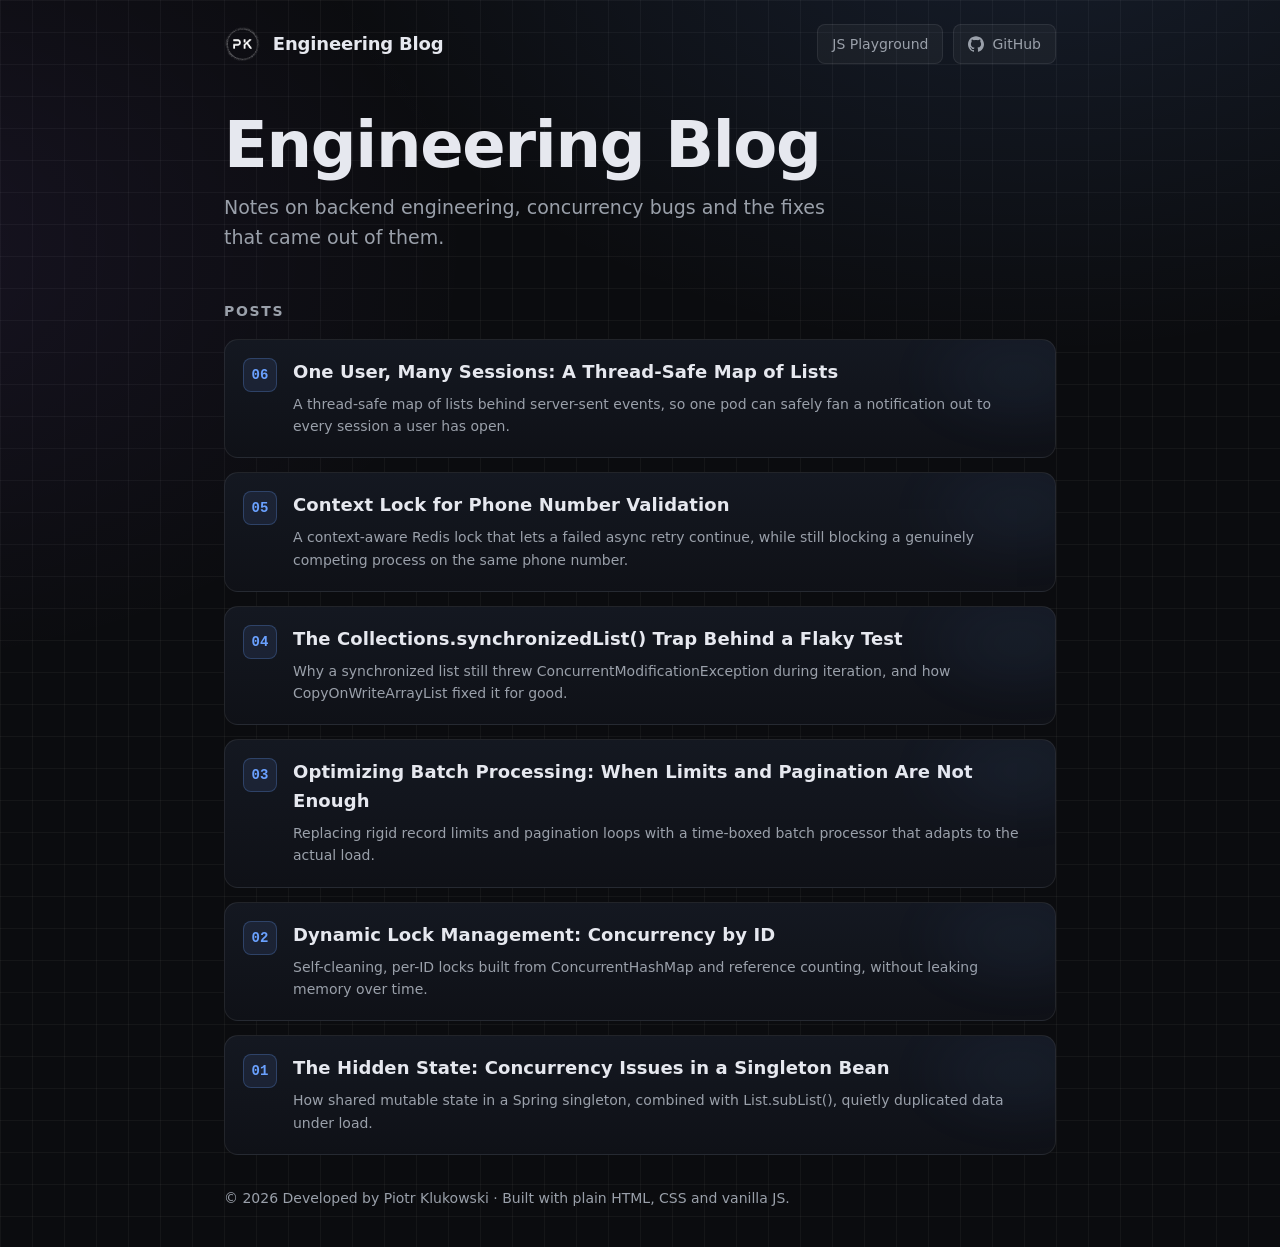
==== docs/index.html @ 7d1d642a "change path from src to docs" ====
<!DOCTYPE html>
<html lang="en">
<head>
  <meta charset="UTF-8" />
  <meta name="viewport" content="width=device-width, initial-scale=1" />
  <title>Engineering Blog</title>
  <link rel="icon" type="image/svg+xml" href="assets/icon.svg">
  <link rel="stylesheet" href="style.css">
  <script defer src="header-footer.js"></script>
</head>
<body>
  <div class="bg-grid" aria-hidden="true"></div>
  <div class="container">
    <site-header></site-header>

    <section class="hero">
      <h1 class="title">Engineering Blog</h1>
      <p class="subtitle">Notes on backend engineering, concurrency bugs and the fixes that came out of them.</p>
    </section>

    <section class="posts" aria-labelledby="posts-title">
      <div class="posts-head">
        <h2 id="posts-title" class="posts-title">Posts</h2>
      </div>
      <div id="posts-grid" class="grid" role="list"></div>
    </section>

    <site-footer></site-footer>
  </div>

  <script src="data/posts.js"></script>
  <script src="script.js"></script>
</body>
</html>
---- docs/style.css ----
:root {
  --bg: #0b0c0f;
  --bg-soft: #0f1117;
  --text: #e6e8ef;
  --muted: #9aa0aa;
  --card: #141821;
  --card-hover: #1a1f2b;
  --accent: #6aa1ff;
  --grid: rgba(255, 255, 255, 0.04);
  --border: rgba(255, 255, 255, 0.08);
  --code-bg: #0f1117;
  --font-body: ui-sans-serif, system-ui, -apple-system, Segoe UI, Roboto, Inter, Helvetica, Arial,
    "Apple Color Emoji", "Segoe UI Emoji", sans-serif;
  --font-mono: "JetBrains Mono", ui-monospace, SFMono-Regular, Consolas, monospace;
}

* {
  box-sizing: border-box;
}
html,
body {
  min-height: 100%;
}
body {
  margin: 0;
  position: relative;
  background: radial-gradient(1200px 800px at 80% -10%, rgba(106, 161, 255, 0.12), rgba(0, 0, 0, 0) 60%),
    radial-gradient(1000px 700px at -10% 20%, rgba(165, 106, 255, 0.08), rgba(0, 0, 0, 0) 60%), var(--bg);
  color: var(--text);
  font-family: var(--font-body);
  line-height: 1.6;
  -webkit-font-smoothing: antialiased;
  -moz-osx-font-smoothing: grayscale;
}

.bg-grid {
  position: absolute;
  inset: 0;
  pointer-events: none;
  z-index: -1;
  background-image: linear-gradient(var(--grid) 1px, transparent 1px),
    linear-gradient(90deg, var(--grid) 1px, transparent 1px);
  background-size: 32px 32px, 32px 32px;
  animation: gridShift 8s linear infinite;
}
@keyframes gridShift {
  0% {
    background-position: 256px 256px, 128px 128px;
  }
  100% {
    background-position: 0 0, 0 0;
  }
}

body.post-page .bg-grid {
  bottom: auto;
  height: 100vh;
  mask-image: linear-gradient(to bottom, black 0%, black 35%, transparent 100%);
  -webkit-mask-image: linear-gradient(to bottom, black 0%, black 35%, transparent 100%);
}

.container {
  max-width: 880px;
  margin: 0 auto;
  padding: 0 24px 24px;
}

.site-header {
  display: flex;
  align-items: center;
  justify-content: space-between;
  gap: 16px;
  padding: 24px 0;
  flex-wrap: wrap;
}
.brand {
  display: flex;
  align-items: center;
  gap: 12px;
  text-decoration: none;
  color: var(--text);
}
.brand-logo {
  height: 36px;
  width: auto;
  border-radius: 6px;
}
.brand-name {
  font-size: 18px;
  font-weight: 600;
  letter-spacing: -0.01em;
}
.header-links {
  display: flex;
  align-items: center;
  gap: 10px;
  flex-wrap: wrap;
}
.header-gh-link {
  display: inline-flex;
  align-items: center;
  gap: 8px;
  color: var(--muted);
  text-decoration: none;
  font-size: 14px;
  padding: 8px 14px;
  background: rgba(255, 255, 255, 0.04);
  border: 1px solid var(--border);
  border-radius: 8px;
  transition: color 0.2s, background 0.2s, transform 0.2s;
}
.header-gh-link:hover {
  color: var(--text);
  background: rgba(255, 255, 255, 0.08);
  transform: translateY(-1px);
}
.header-gh-link svg {
  width: 16px;
  height: 16px;
}

.hero {
  padding: 24px 0 8px;
}
.title {
  font-size: clamp(36px, 6vw, 64px);
  line-height: 1.05;
  letter-spacing: -0.02em;
  margin: 0 0 12px;
}
.subtitle {
  font-size: clamp(15px, 2vw, 19px);
  color: var(--muted);
  max-width: 640px;
  margin: 0 0 8px;
}

.posts {
  margin: 32px 0;
}
.posts-head {
  display: flex;
  align-items: baseline;
  justify-content: space-between;
  margin-bottom: 16px;
}
.posts-title {
  font-size: 14px;
  color: var(--muted);
  letter-spacing: 0.12em;
  text-transform: uppercase;
  margin: 0;
}
.grid {
  display: grid;
  gap: 14px;
  grid-template-columns: 1fr;
}
.card {
  position: relative;
  overflow: hidden;
  border-radius: 14px;
  background: linear-gradient(180deg, var(--card), var(--bg-soft));
  border: 1px solid var(--border);
  padding: 18px 20px 20px 18px;
  transition: transform 220ms ease, background 220ms ease, border-color 220ms ease;
  text-decoration: none;
  color: inherit;
  display: flex;
  align-items: flex-start;
  gap: 16px;
}
.card:hover {
  transform: translateY(-2px);
  background: var(--card-hover);
  border-color: rgba(255, 255, 255, 0.14);
}
.card-number {
  flex: 0 0 auto;
  font-family: var(--font-mono);
  font-size: 14px;
  font-weight: 600;
  color: var(--accent);
  background: rgba(106, 161, 255, 0.1);
  border: 1px solid rgba(106, 161, 255, 0.25);
  border-radius: 8px;
  min-width: 34px;
  height: 34px;
  display: flex;
  align-items: center;
  justify-content: center;
}
.card-body {
  display: flex;
  flex-direction: column;
  gap: 6px;
  min-width: 0;
}
.card h3 {
  margin: 0;
  font-size: 18px;
  letter-spacing: 0.1px;
}
.card p {
  margin: 0;
  color: var(--muted);
  font-size: 14px;
}
.card-accent {
  position: absolute;
  inset: -20% -10% auto auto;
  height: 120px;
  width: 240px;
  filter: blur(26px);
  background: radial-gradient(closest-side, rgba(106, 161, 255, 0.25), rgba(165, 106, 255, 0));
  opacity: 0.3;
  transition: opacity 300ms ease;
}
.card:hover .card-accent {
  opacity: 0.6;
}

main.post {
  padding: 8px 0 40px;
}
article h1 {
  font-size: clamp(28px, 4.5vw, 42px);
  line-height: 1.15;
  letter-spacing: -0.01em;
  margin: 0 0 8px;
}
.post-meta {
  color: var(--muted);
  font-size: 14px;
  margin: 0 0 32px;
}
article h2 {
  font-size: 22px;
  margin: 40px 0 14px;
  letter-spacing: -0.005em;
}
article h3 {
  font-size: 18px;
  margin: 28px 0 10px;
}
article p {
  margin: 0 0 16px;
}
article ul,
article ol {
  margin: 0 0 16px;
  padding-left: 22px;
}
article li {
  margin-bottom: 6px;
}
article a {
  color: var(--accent);
  text-decoration: underline;
  text-decoration-color: rgba(106, 161, 255, 0.4);
  text-underline-offset: 3px;
}
article a:hover {
  text-decoration-color: var(--accent);
}
article strong {
  color: var(--text);
}
article code {
  font-family: var(--font-mono);
  font-size: 0.9em;
  background: rgba(255, 255, 255, 0.06);
  border: 1px solid var(--border);
  padding: 0.1em 0.4em;
  border-radius: 5px;
}
article pre {
  background: var(--code-bg);
  border: 1px solid var(--border);
  border-radius: 12px;
  padding: 18px;
  overflow-x: auto;
  margin: 0 0 20px;
}
article pre code {
  background: none;
  border: none;
  padding: 0;
  font-size: 0.86em;
  line-height: 1.55;
}
article pre.mermaid {
  background: var(--bg-soft);
  text-align: center;
  padding: 24px;
}
article blockquote {
  margin: 0 0 20px;
  padding: 4px 18px;
  border-left: 3px solid var(--accent);
  color: var(--muted);
}
article table {
  width: 100%;
  border-collapse: collapse;
  margin: 0 0 20px;
  font-size: 14px;
}
article th,
article td {
  border: 1px solid var(--border);
  padding: 10px 12px;
  text-align: left;
  vertical-align: top;
}
article th {
  color: var(--muted);
  font-weight: 600;
}
.post-links {
  margin: 0 0 16px;
  padding-left: 22px;
}

.site-footer {
  margin: 56px 0 0;
  padding: 24px 0;
  border-top: 1px solid var(--border);
  color: var(--muted);
  font-size: 14px;
}
.site-footer a {
  color: var(--muted);
  text-decoration: none;
}
.site-footer a:hover {
  color: var(--text);
}
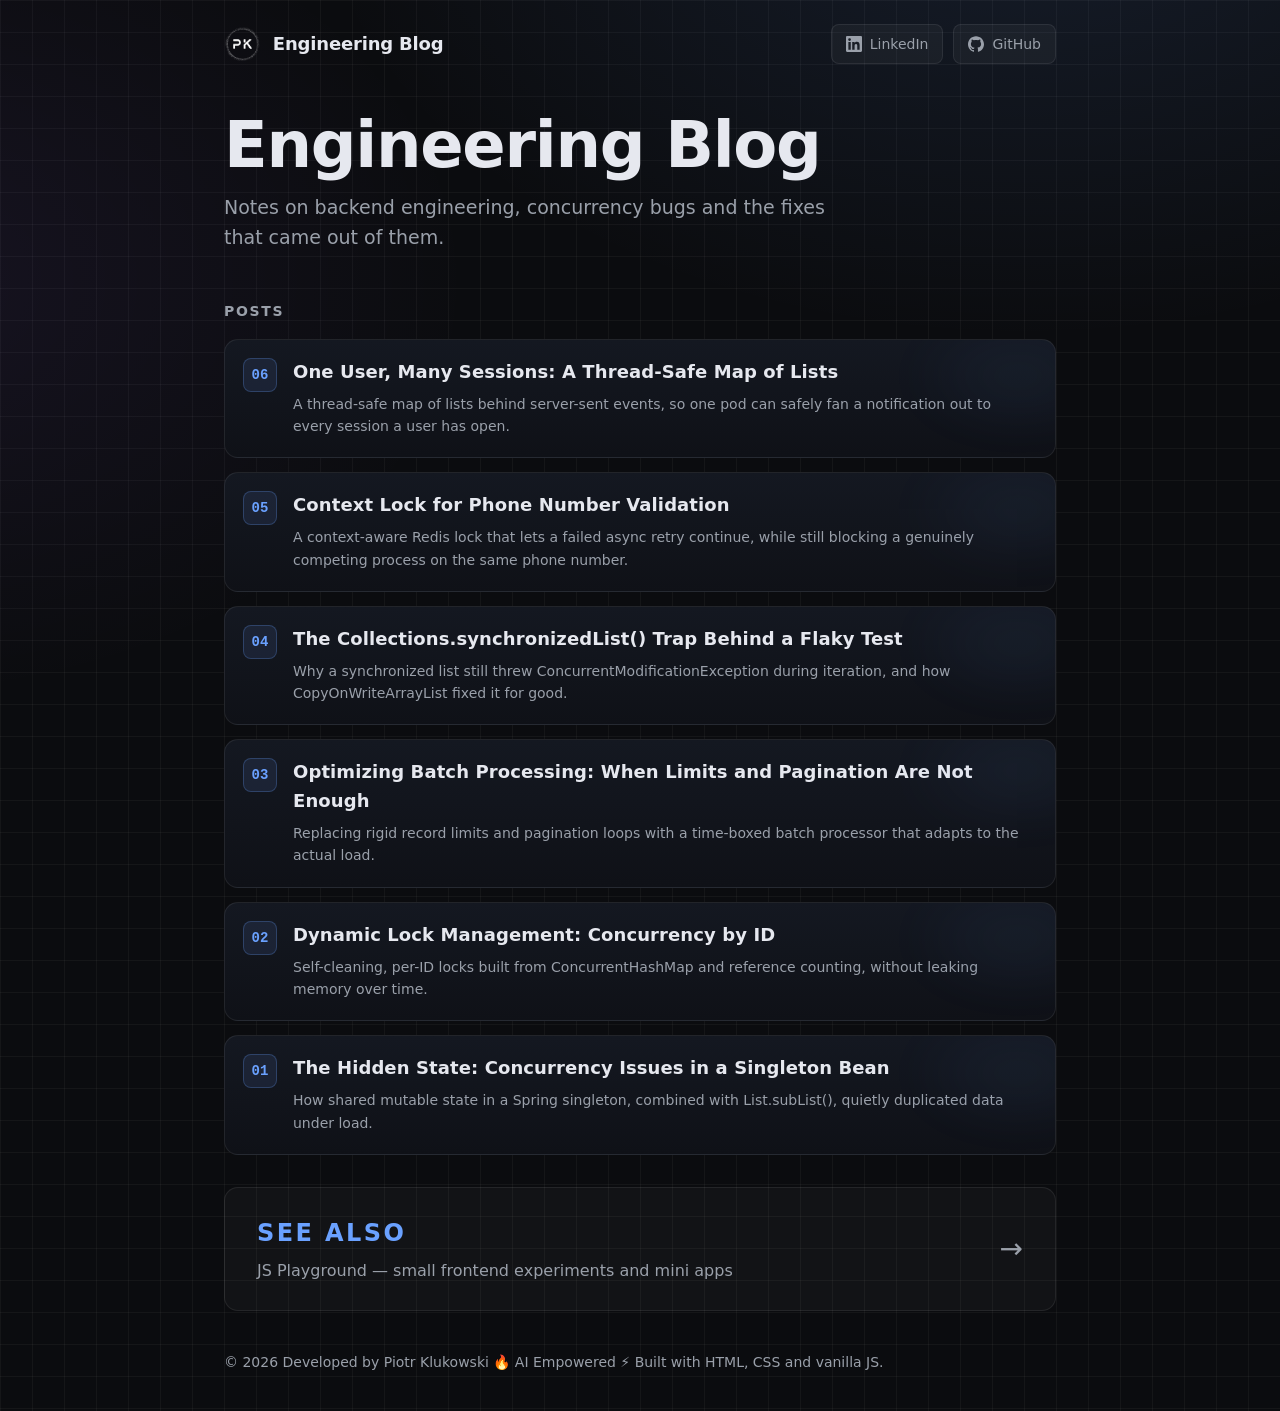
==== commit 3376b033: "add linkedin link" ====
--- a/docs/index.html
+++ b/docs/index.html
@@ -25,6 +25,14 @@
       <div id="posts-grid" class="grid" role="list"></div>
     </section>
 
+    <a href="https://klukov.github.io/js-playground/" target="_blank" rel="noopener" class="see-also">
+      <div class="see-also-text">
+        <span class="see-also-label">See also</span>
+        <span class="see-also-title">JS Playground &mdash; small frontend experiments and mini apps</span>
+      </div>
+      <span class="see-also-arrow" aria-hidden="true">&rarr;</span>
+    </a>
+
     <site-footer></site-footer>
   </div>
 
--- a/docs/style.css
+++ b/docs/style.css
@@ -54,7 +54,7 @@
 
 body.post-page .bg-grid {
   bottom: auto;
-  height: 100vh;
+  height: 50vh;
   mask-image: linear-gradient(to bottom, black 0%, black 35%, transparent 100%);
   -webkit-mask-image: linear-gradient(to bottom, black 0%, black 35%, transparent 100%);
 }
@@ -133,6 +133,53 @@
   color: var(--muted);
   max-width: 640px;
   margin: 0 0 8px;
+}
+
+.see-also {
+  display: flex;
+  align-items: center;
+  justify-content: space-between;
+  gap: 24px;
+  margin: 16px 0 40px;
+  padding: 26px 32px;
+  border-radius: 14px;
+  background: rgba(255, 255, 255, 0.03);
+  border: 1px solid var(--border);
+  text-decoration: none;
+  color: inherit;
+  transition: background 0.2s, border-color 0.2s, transform 0.2s;
+}
+.see-also:hover {
+  background: rgba(255, 255, 255, 0.06);
+  border-color: rgba(255, 255, 255, 0.16);
+  transform: translateY(-1px);
+}
+.see-also-text {
+  display: flex;
+  flex-direction: column;
+  gap: 6px;
+  min-width: 0;
+}
+.see-also-label {
+  font-size: 24px;
+  color: var(--accent);
+  letter-spacing: 0.1em;
+  text-transform: uppercase;
+  font-weight: 700;
+}
+.see-also-title {
+  font-size: 16px;
+  color: var(--muted);
+}
+.see-also-arrow {
+  flex: 0 0 auto;
+  color: var(--muted);
+  font-size: 28px;
+  transition: transform 0.2s, color 0.2s;
+}
+.see-also:hover .see-also-arrow {
+  color: var(--accent);
+  transform: translateX(3px);
 }
 
 .posts {
@@ -288,6 +335,11 @@
   padding: 0;
   font-size: 0.86em;
   line-height: 1.55;
+  font-family: var(--font-mono);
+}
+article pre code.hljs {
+  background: transparent !important;
+  padding: 0 !important;
 }
 article pre.mermaid {
   background: var(--bg-soft);
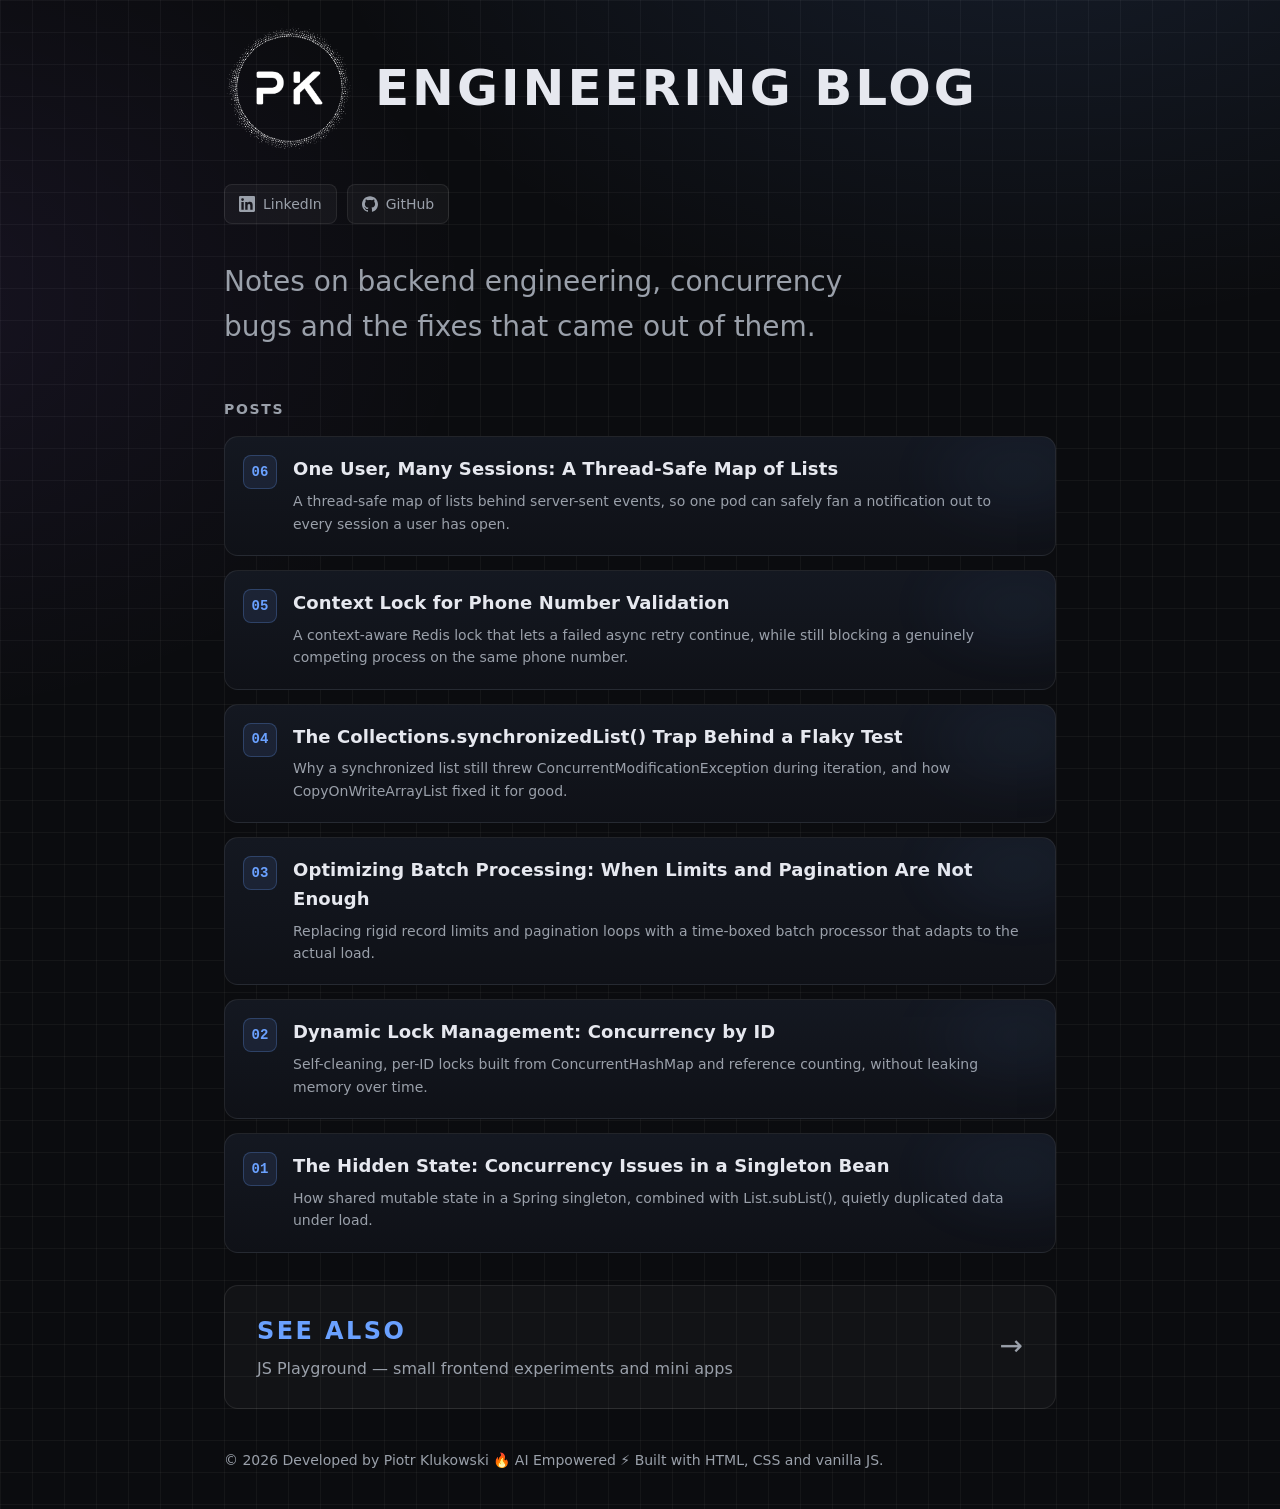
==== commit b76a3c05: "better UI" ====
--- a/docs/index.html
+++ b/docs/index.html
@@ -14,7 +14,6 @@
     <site-header></site-header>
 
     <section class="hero">
-      <h1 class="title">Engineering Blog</h1>
       <p class="subtitle">Notes on backend engineering, concurrency bugs and the fixes that came out of them.</p>
     </section>
 
--- a/docs/style.css
+++ b/docs/style.css
@@ -76,21 +76,23 @@
 .brand {
   display: flex;
   align-items: center;
-  gap: 12px;
+  gap: 20px;
   text-decoration: none;
   color: var(--text);
 }
 .brand-logo {
-  height: 36px;
+  height: clamp(52px, 10vw, 130px);
   width: auto;
-  border-radius: 6px;
+  border-radius: 40px;
 }
 .brand-name {
-  font-size: 18px;
-  font-weight: 600;
-  letter-spacing: -0.01em;
+  font-size: clamp(22px, 6vw, 50px);
+  font-weight: 800;
+  letter-spacing: 0.06em;
+  text-transform: uppercase;
 }
 .header-links {
+  padding-top: 16px;
   display: flex;
   align-items: center;
   gap: 10px;
@@ -120,16 +122,10 @@
 }
 
 .hero {
-  padding: 24px 0 8px;
-}
-.title {
-  font-size: clamp(36px, 6vw, 64px);
-  line-height: 1.05;
-  letter-spacing: -0.02em;
-  margin: 0 0 12px;
+  padding: 12px 0 8px;
 }
 .subtitle {
-  font-size: clamp(15px, 2vw, 19px);
+  font-size: clamp(21px, 3vw, 28px);
   color: var(--muted);
   max-width: 640px;
   margin: 0 0 8px;
